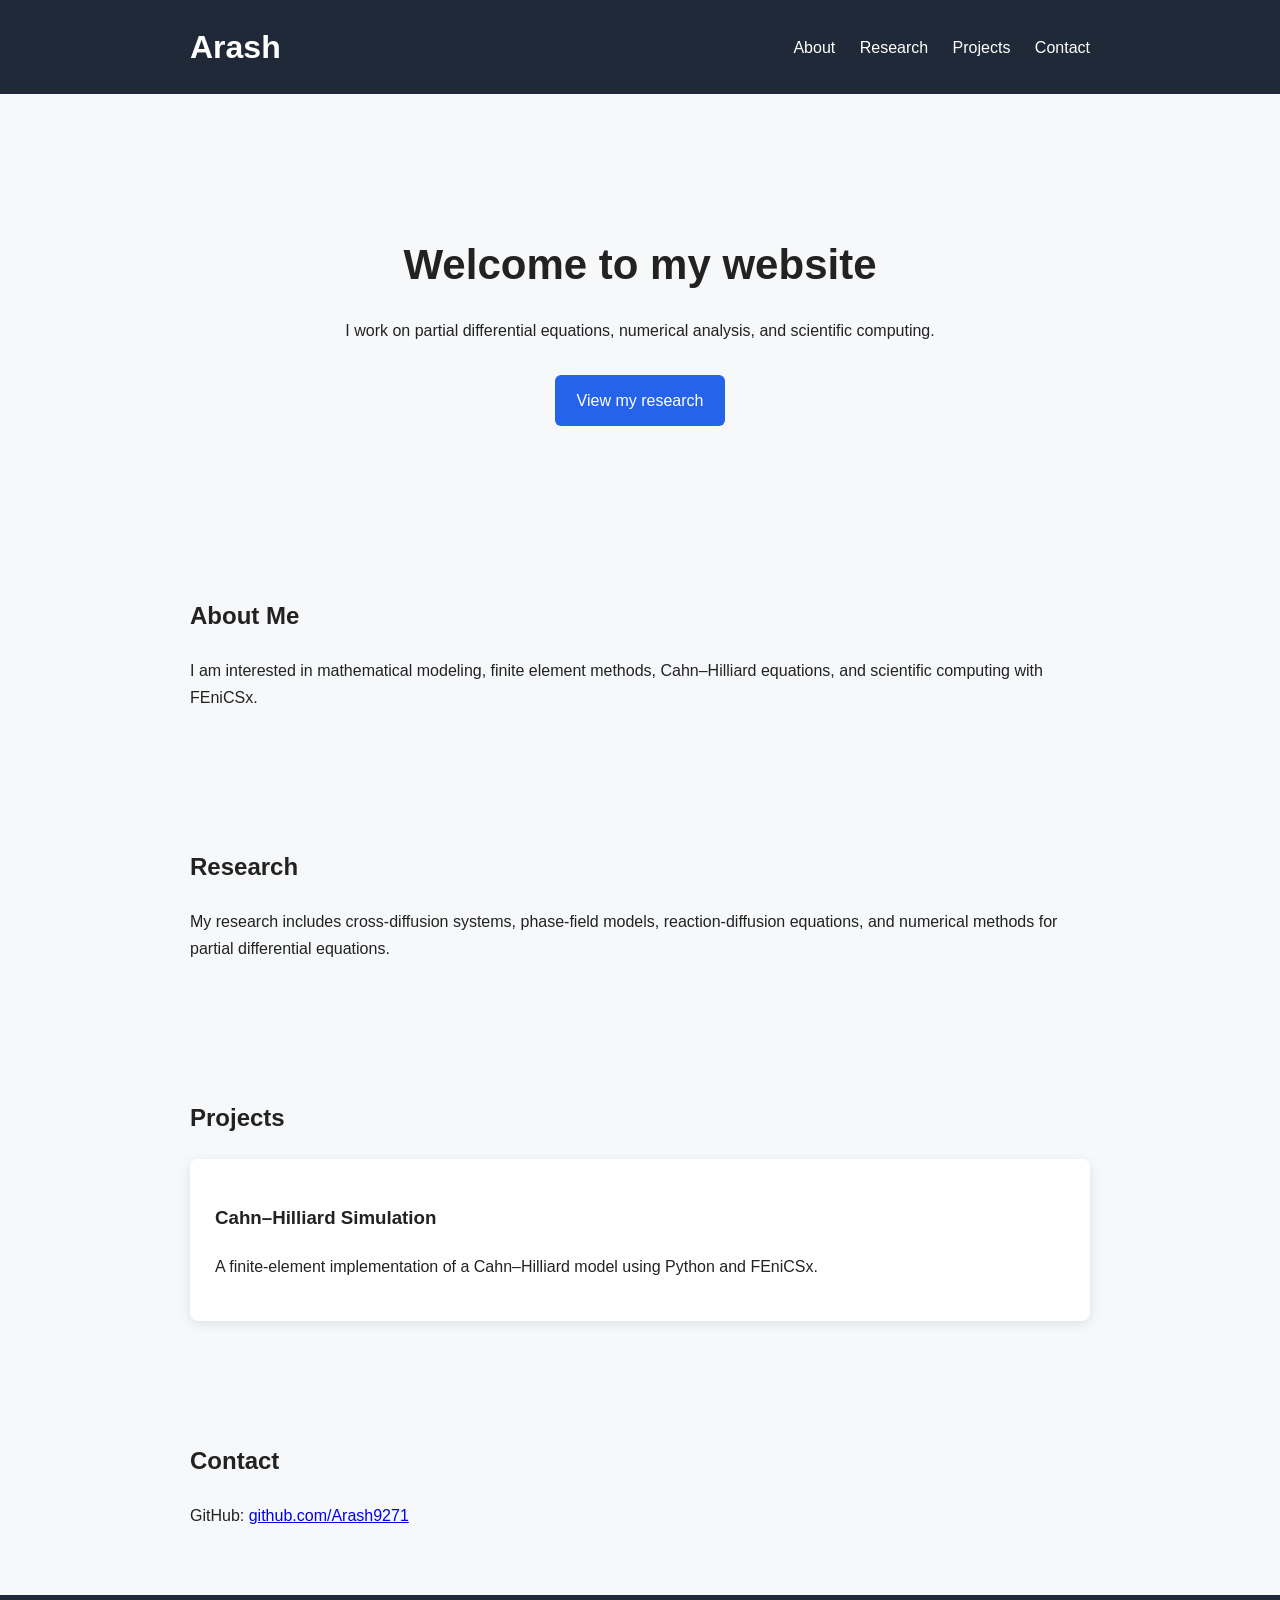
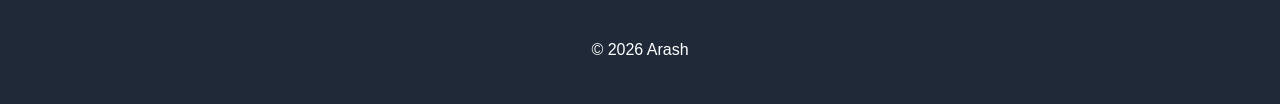
==== index.html @ f6ced50b "Create" ====
<!DOCTYPE html>
<html lang="en">
<head>
    <meta charset="UTF-8">

    <meta
        name="viewport"
        content="width=device-width, initial-scale=1.0"
    >

    <title>Arash | Personal Website</title>

    <link rel="stylesheet" href="style.css">
</head>

<body>
    <header>
        <div class="container">
            <h1>Arash</h1>

            <nav>
                <a href="#about">About</a>
                <a href="#research">Research</a>
                <a href="#projects">Projects</a>
                <a href="#contact">Contact</a>
            </nav>
        </div>
    </header>

    <main class="container">
        <section class="hero">
            <h2>Welcome to my website</h2>

            <p>
                I work on partial differential equations,
                numerical analysis, and scientific computing.
            </p>

            <a class="button" href="#research">
                View my research
            </a>
        </section>

        <section id="about">
            <h2>About Me</h2>

            <p>
                I am interested in mathematical modeling,
                finite element methods, Cahn–Hilliard equations,
                and scientific computing with FEniCSx.
            </p>
        </section>

        <section id="research">
            <h2>Research</h2>

            <p>
                My research includes cross-diffusion systems,
                phase-field models, reaction-diffusion equations,
                and numerical methods for partial differential equations.
            </p>
        </section>

        <section id="projects">
            <h2>Projects</h2>

            <article class="card">
                <h3>Cahn–Hilliard Simulation</h3>

                <p>
                    A finite-element implementation of a Cahn–Hilliard
                    model using Python and FEniCSx.
                </p>
            </article>
        </section>

        <section id="contact">
            <h2>Contact</h2>

            <p>
                GitHub:
                <a href="https://github.com/Arash9271">
                    github.com/Arash9271
                </a>
            </p>
        </section>
    </main>

    <footer>
        <p>© 2026 Arash</p>
    </footer>

    <script src="script.js"></script>
</body>
</html>
---- style.css ----
* {
    box-sizing: border-box;
}

html {
    scroll-behavior: smooth;
}

body {
    margin: 0;
    font-family: Arial, Helvetica, sans-serif;
    line-height: 1.7;
    color: #222;
    background-color: #f7f8fa;
}

.container {
    width: min(900px, 90%);
    margin: 0 auto;
}

header {
    padding: 20px 0;
    color: white;
    background-color: #1f2937;
}

header .container {
    display: flex;
    align-items: center;
    justify-content: space-between;
}

header h1 {
    margin: 0;
}

nav a {
    margin-left: 20px;
    color: white;
    text-decoration: none;
}

nav a:hover {
    text-decoration: underline;
}

.hero {
    padding: 100px 0;
    text-align: center;
}

.hero h2 {
    margin-bottom: 15px;
    font-size: 42px;
}

.button {
    display: inline-block;
    margin-top: 15px;
    padding: 12px 22px;
    color: white;
    text-decoration: none;
    border-radius: 6px;
    background-color: #2563eb;
}

section {
    padding: 50px 0;
}

.card {
    padding: 25px;
    border-radius: 8px;
    background-color: white;
    box-shadow: 0 3px 12px rgb(0 0 0 / 10%);
}

footer {
    padding: 25px;
    color: white;
    text-align: center;
    background-color: #1f2937;
}

@media (max-width: 650px) {
    header .container {
        flex-direction: column;
    }

    nav {
        margin-top: 15px;
    }

    nav a {
        margin: 0 8px;
    }

    .hero h2 {
        font-size: 32px;
    }
}
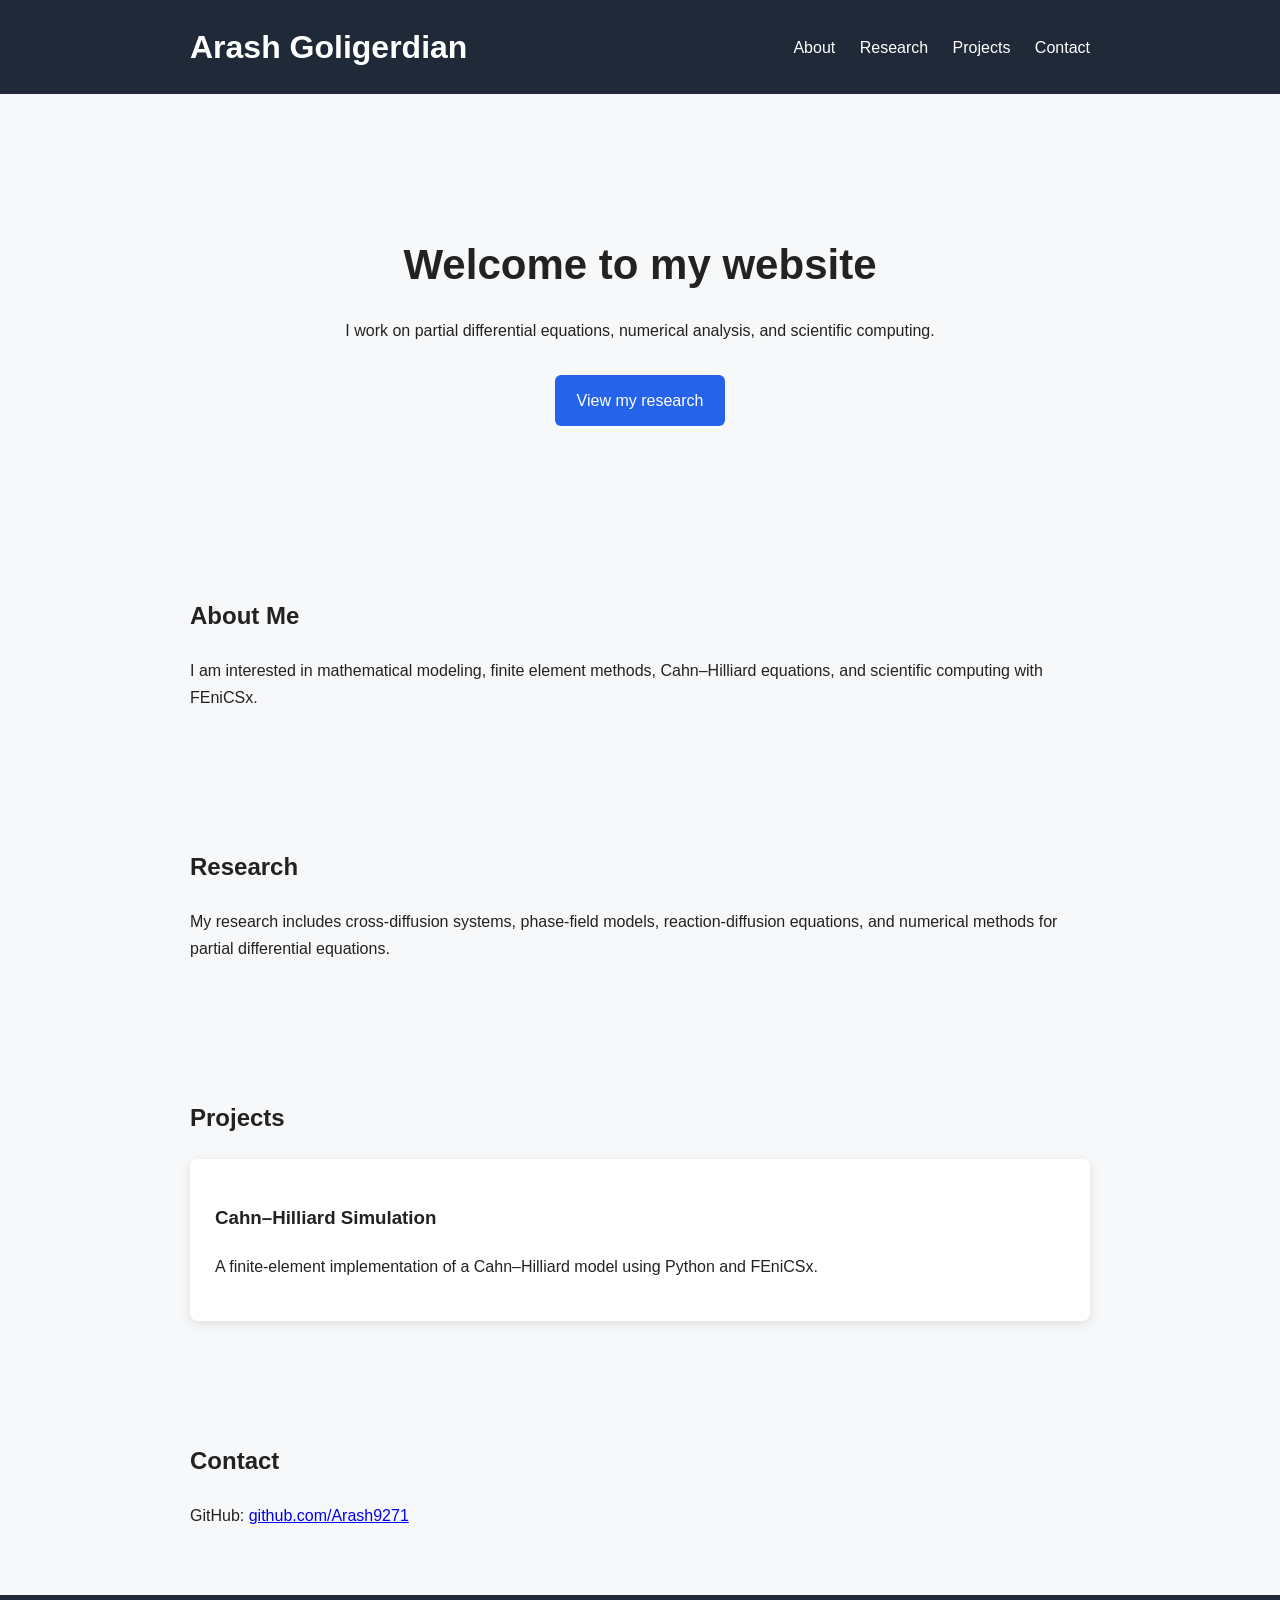
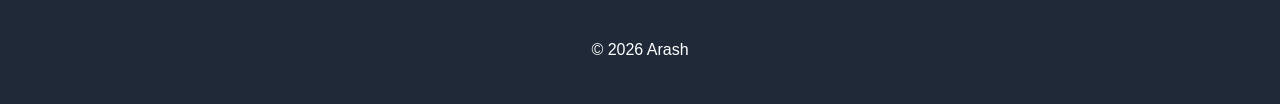
==== commit b4ac5dc9: "Update" ====
--- a/index.html
+++ b/index.html
@@ -8,7 +8,7 @@
         content="width=device-width, initial-scale=1.0"
     >
 
-    <title>Arash | Personal Website</title>
+    <title>Arash Goligerdian  | Personal Website</title>
 
     <link rel="stylesheet" href="style.css">
 </head>
@@ -16,7 +16,7 @@
 <body>
     <header>
         <div class="container">
-            <h1>Arash</h1>
+            <h1>Arash Goligerdian</h1>
 
             <nav>
                 <a href="#about">About</a>
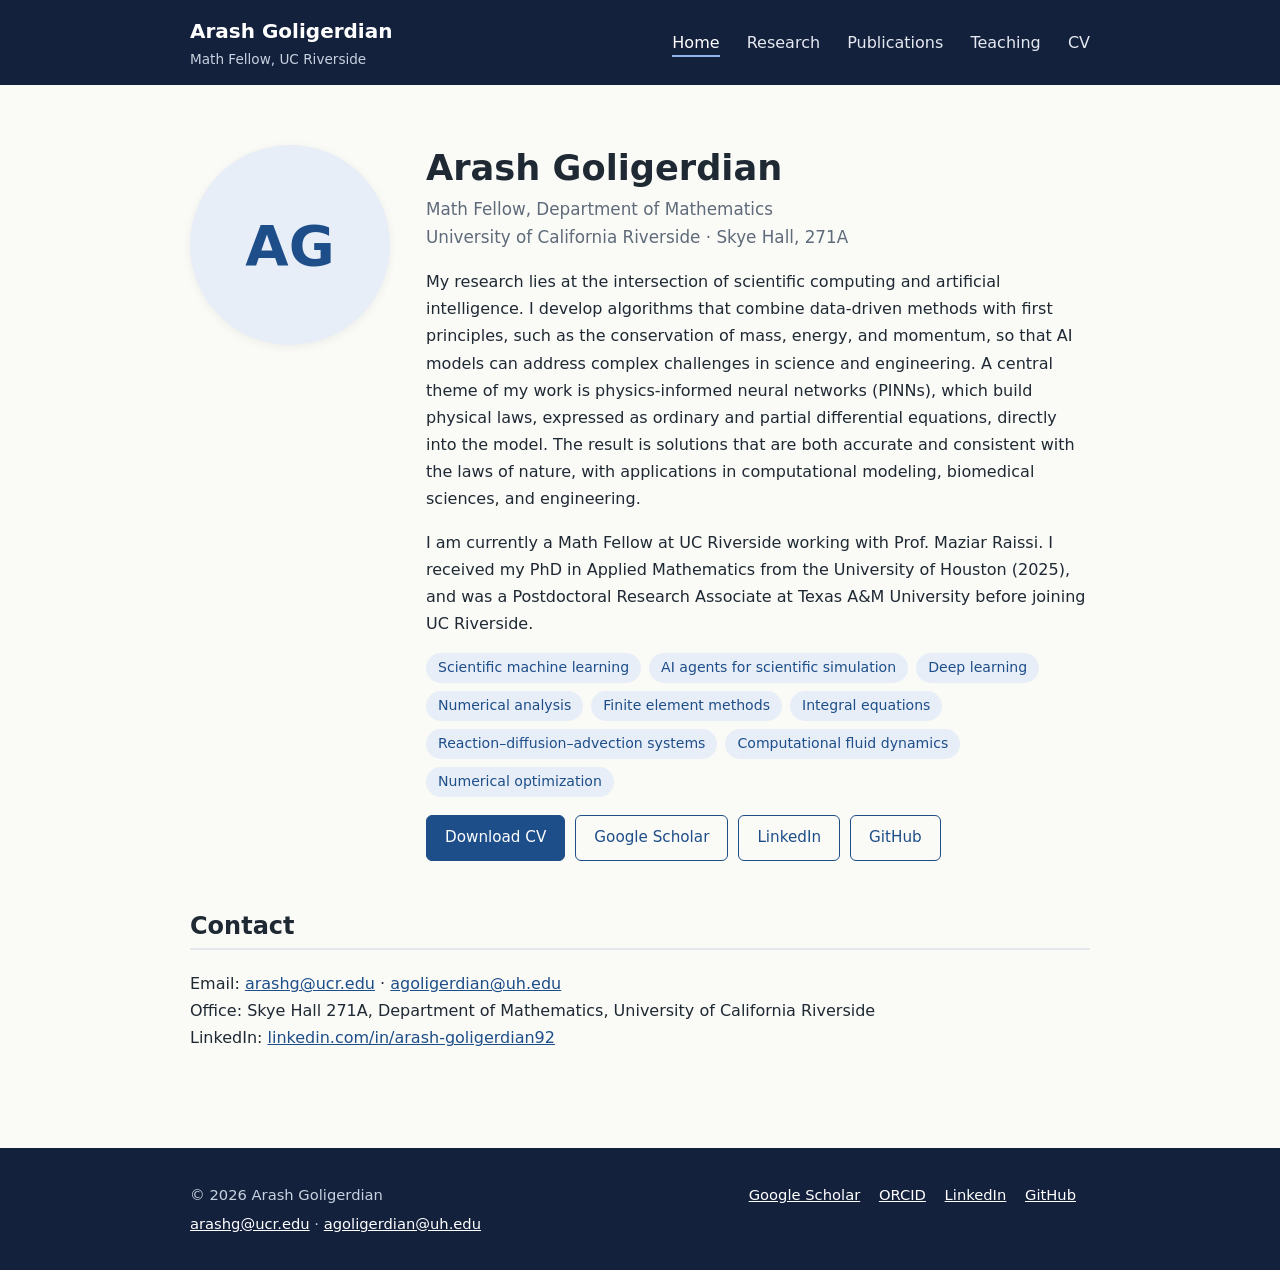
==== commit a4257965: "Build multi-page academic website from CV Co-authored-by: Cursor <cursoragent@cursor.com>" ====
--- a/index.html
+++ b/index.html
@@ -2,94 +2,113 @@
 <html lang="en">
 <head>
     <meta charset="UTF-8">
-
-    <meta
-        name="viewport"
-        content="width=device-width, initial-scale=1.0"
-    >
-
-    <title>Arash Goligerdian  | Personal Website</title>
-
+    <meta name="viewport" content="width=device-width, initial-scale=1.0">
+    <meta name="description" content="Arash Goligerdian, Math Fellow at the University of California Riverside. Scientific machine learning, numerical analysis, and PDEs.">
+    <title>Arash Goligerdian | Home</title>
     <link rel="stylesheet" href="style.css">
 </head>
 
 <body>
-    <header>
+    <header class="site-header">
         <div class="container">
-            <h1>Arash Goligerdian</h1>
-
-            <nav>
-                <a href="#about">About</a>
-                <a href="#research">Research</a>
-                <a href="#projects">Projects</a>
-                <a href="#contact">Contact</a>
+            <a class="brand" href="index.html">
+                <span class="brand-name">Arash Goligerdian</span>
+                <span class="brand-title">Math Fellow, UC Riverside</span>
+            </a>
+            <button class="nav-toggle" aria-label="Toggle navigation" aria-expanded="false">&#9776;</button>
+            <nav class="site-nav">
+                <a href="index.html" class="active">Home</a>
+                <a href="research.html">Research</a>
+                <a href="publications.html">Publications</a>
+                <a href="teaching.html">Teaching</a>
+                <a href="cv.html">CV</a>
             </nav>
         </div>
     </header>
 
     <main class="container">
-        <section class="hero">
-            <h2>Welcome to my website</h2>
+        <section class="profile">
+            <div class="avatar">
+                <span>AG</span>
+                <img src="assets/profile.jpg" alt="Photo of Arash Goligerdian" onerror="this.remove()">
+            </div>
 
-            <p>
-                I work on partial differential equations,
-                numerical analysis, and scientific computing.
-            </p>
+            <div>
+                <h1>Arash Goligerdian</h1>
+                <p class="role">
+                    Math Fellow, Department of Mathematics<br>
+                    University of California Riverside &middot; Skye Hall, 271A
+                </p>
 
-            <a class="button" href="#research">
-                View my research
-            </a>
+                <p>
+                    My research lies at the intersection of scientific computing and artificial
+                    intelligence. I develop algorithms that combine data-driven methods with first
+                    principles, such as the conservation of mass, energy, and momentum, so that AI
+                    models can address complex challenges in science and engineering. A central theme
+                    of my work is physics-informed neural networks (PINNs), which build physical laws,
+                    expressed as ordinary and partial differential equations, directly into the model.
+                    The result is solutions that are both accurate and consistent with the laws of
+                    nature, with applications in computational modeling, biomedical sciences, and
+                    engineering.
+                </p>
+
+                <p>
+                    I am currently a Math Fellow at UC Riverside working with
+                    Prof. Maziar Raissi. I received my PhD in Applied Mathematics from the
+                    University of Houston (2025), and was a Postdoctoral Research Associate at
+                    Texas A&amp;M University before joining UC Riverside.
+                </p>
+
+                <ul class="tags">
+                    <li>Scientific machine learning</li>
+                    <li>AI agents for scientific simulation</li>
+                    <li>Deep learning</li>
+                    <li>Numerical analysis</li>
+                    <li>Finite element methods</li>
+                    <li>Integral equations</li>
+                    <li>Reaction&ndash;diffusion&ndash;advection systems</li>
+                    <li>Computational fluid dynamics</li>
+                    <li>Numerical optimization</li>
+                </ul>
+
+                <div class="button-row">
+                    <a class="button" href="assets/CV.pdf" download>Download CV</a>
+                    <a class="button secondary" href="https://scholar.google.com/citations?user=TBSyoFEAAAAJ" target="_blank" rel="noopener">Google Scholar</a>
+                    <a class="button secondary" href="https://linkedin.com/in/arash-goligerdian92" target="_blank" rel="noopener">LinkedIn</a>
+                    <a class="button secondary" href="https://github.com/Arash9271" target="_blank" rel="noopener">GitHub</a>
+                </div>
+            </div>
         </section>
 
-        <section id="about">
-            <h2>About Me</h2>
-
+        <section>
+            <h2 class="section-title">Contact</h2>
             <p>
-                I am interested in mathematical modeling,
-                finite element methods, Cahn–Hilliard equations,
-                and scientific computing with FEniCSx.
-            </p>
-        </section>
-
-        <section id="research">
-            <h2>Research</h2>
-
-            <p>
-                My research includes cross-diffusion systems,
-                phase-field models, reaction-diffusion equations,
-                and numerical methods for partial differential equations.
-            </p>
-        </section>
-
-        <section id="projects">
-            <h2>Projects</h2>
-
-            <article class="card">
-                <h3>Cahn–Hilliard Simulation</h3>
-
-                <p>
-                    A finite-element implementation of a Cahn–Hilliard
-                    model using Python and FEniCSx.
-                </p>
-            </article>
-        </section>
-
-        <section id="contact">
-            <h2>Contact</h2>
-
-            <p>
-                GitHub:
-                <a href="https://github.com/Arash9271">
-                    github.com/Arash9271
-                </a>
+                Email: <a href="mailto:arashg@ucr.edu">arashg@ucr.edu</a>
+                &middot; <a href="mailto:agoligerdian@uh.edu">agoligerdian@uh.edu</a><br>
+                Office: Skye Hall 271A, Department of Mathematics, University of California Riverside<br>
+                LinkedIn: <a href="https://linkedin.com/in/arash-goligerdian92" target="_blank" rel="noopener">linkedin.com/in/arash-goligerdian92</a>
             </p>
         </section>
     </main>
 
-    <footer>
-        <p>© 2026 Arash</p>
+    <footer class="site-footer">
+        <div class="container">
+            <div>
+                <p>&copy; <span class="year">2026</span> Arash Goligerdian</p>
+                <p>
+                    <a href="mailto:arashg@ucr.edu">arashg@ucr.edu</a> &middot;
+                    <a href="mailto:agoligerdian@uh.edu">agoligerdian@uh.edu</a>
+                </p>
+            </div>
+            <p class="profile-links">
+                <a href="https://scholar.google.com/citations?user=TBSyoFEAAAAJ" target="_blank" rel="noopener">Google Scholar</a>
+                <a href="https://orcid.org/0000-0002-1804-3661" target="_blank" rel="noopener">ORCID</a>
+                <a href="https://linkedin.com/in/arash-goligerdian92" target="_blank" rel="noopener">LinkedIn</a>
+                <a href="https://github.com/Arash9271" target="_blank" rel="noopener">GitHub</a>
+            </p>
+        </div>
     </footer>
 
     <script src="script.js"></script>
 </body>
-</html>+</html>
--- a/style.css
+++ b/style.css
@@ -1,3 +1,16 @@
+:root {
+    --bg: #fafaf7;
+    --surface: #ffffff;
+    --text: #1f2933;
+    --muted: #5f6b7a;
+    --border: #e4e7eb;
+    --accent: #1d4e89;
+    --accent-soft: #e8eef7;
+    --header-bg: #14213d;
+    --radius: 10px;
+    --shadow: 0 2px 10px rgb(0 0 0 / 6%);
+}
+
 * {
     box-sizing: border-box;
 }
@@ -8,10 +21,22 @@
 
 body {
     margin: 0;
-    font-family: Arial, Helvetica, sans-serif;
+    font-family: system-ui, -apple-system, "Segoe UI", Roboto, "Helvetica Neue", Arial, sans-serif;
     line-height: 1.7;
-    color: #222;
-    background-color: #f7f8fa;
+    color: var(--text);
+    background-color: var(--bg);
+}
+
+a {
+    color: var(--accent);
+}
+
+a:hover {
+    text-decoration-thickness: 2px;
+}
+
+h1, h2, h3 {
+    line-height: 1.3;
 }
 
 .container {
@@ -19,84 +44,388 @@
     margin: 0 auto;
 }
 
-header {
-    padding: 20px 0;
-    color: white;
-    background-color: #1f2937;
-}
-
-header .container {
+/* Header */
+
+.site-header {
+    position: sticky;
+    top: 0;
+    z-index: 10;
+    color: white;
+    background-color: var(--header-bg);
+}
+
+.site-header .container {
     display: flex;
     align-items: center;
     justify-content: space-between;
-}
-
-header h1 {
+    padding: 14px 0;
+}
+
+.brand {
+    color: white;
+    text-decoration: none;
+}
+
+.brand-name {
+    display: block;
+    font-size: 1.25rem;
+    font-weight: 700;
+}
+
+.brand-title {
+    display: block;
+    font-size: 0.85rem;
+    color: #c7d2e0;
+}
+
+.site-nav a {
+    margin-left: 22px;
+    color: #e5e9f0;
+    text-decoration: none;
+    padding-bottom: 3px;
+    border-bottom: 2px solid transparent;
+}
+
+.site-nav a:hover,
+.site-nav a.active {
+    color: white;
+    border-bottom-color: #8fb3e8;
+}
+
+.nav-toggle {
+    display: none;
+    padding: 6px 10px;
+    font-size: 1.4rem;
+    line-height: 1;
+    color: white;
+    cursor: pointer;
+    background: none;
+    border: 1px solid rgb(255 255 255 / 35%);
+    border-radius: 6px;
+}
+
+/* Layout */
+
+main {
+    padding: 40px 0 60px;
+}
+
+section {
+    padding: 20px 0;
+}
+
+.page-title {
+    margin: 10px 0 5px;
+    font-size: 2rem;
+}
+
+.page-intro {
+    margin-top: 0;
+    color: var(--muted);
+}
+
+h2.section-title {
+    padding-bottom: 6px;
+    margin-top: 10px;
+    border-bottom: 2px solid var(--border);
+}
+
+/* Home */
+
+.profile {
+    display: grid;
+    grid-template-columns: 200px 1fr;
+    gap: 36px;
+    align-items: start;
+}
+
+.avatar {
+    position: relative;
+    display: flex;
+    align-items: center;
+    justify-content: center;
+    width: 200px;
+    height: 200px;
+    overflow: hidden;
+    font-size: 3.5rem;
+    font-weight: 700;
+    color: var(--accent);
+    border-radius: 50%;
+    background-color: var(--accent-soft);
+    box-shadow: var(--shadow);
+}
+
+.avatar img {
+    position: absolute;
+    inset: 0;
+    width: 100%;
+    height: 100%;
+    object-fit: cover;
+}
+
+.profile h1 {
     margin: 0;
-}
-
-nav a {
-    margin-left: 20px;
-    color: white;
-    text-decoration: none;
-}
-
-nav a:hover {
-    text-decoration: underline;
-}
-
-.hero {
-    padding: 100px 0;
-    text-align: center;
-}
-
-.hero h2 {
-    margin-bottom: 15px;
-    font-size: 42px;
+    font-size: 2.2rem;
+}
+
+.profile .role {
+    margin: 4px 0 14px;
+    font-size: 1.05rem;
+    color: var(--muted);
+}
+
+.tags {
+    display: flex;
+    flex-wrap: wrap;
+    gap: 8px;
+    padding: 0;
+    list-style: none;
+}
+
+.tags li {
+    padding: 3px 12px;
+    font-size: 0.88rem;
+    color: var(--accent);
+    border-radius: 999px;
+    background-color: var(--accent-soft);
+}
+
+.button-row {
+    display: flex;
+    flex-wrap: wrap;
+    gap: 10px;
+    margin-top: 18px;
 }
 
 .button {
     display: inline-block;
-    margin-top: 15px;
-    padding: 12px 22px;
+    padding: 9px 18px;
+    font-size: 0.95rem;
     color: white;
     text-decoration: none;
+    border: 1px solid var(--accent);
     border-radius: 6px;
-    background-color: #2563eb;
-}
-
-section {
-    padding: 50px 0;
+    background-color: var(--accent);
+}
+
+.button.secondary {
+    color: var(--accent);
+    background-color: transparent;
+}
+
+.button:hover {
+    opacity: 0.88;
+}
+
+/* Cards */
+
+.cards {
+    display: grid;
+    gap: 18px;
 }
 
 .card {
-    padding: 25px;
-    border-radius: 8px;
-    background-color: white;
-    box-shadow: 0 3px 12px rgb(0 0 0 / 10%);
-}
-
-footer {
-    padding: 25px;
-    color: white;
-    text-align: center;
-    background-color: #1f2937;
-}
-
-@media (max-width: 650px) {
-    header .container {
+    padding: 22px 26px;
+    border: 1px solid var(--border);
+    border-radius: var(--radius);
+    background-color: var(--surface);
+    box-shadow: var(--shadow);
+}
+
+.card h3 {
+    margin: 0 0 6px;
+}
+
+.card p {
+    margin: 6px 0;
+}
+
+.meta {
+    font-size: 0.92rem;
+    color: var(--muted);
+}
+
+/* Publications */
+
+.pub-list {
+    padding-left: 1.6em;
+}
+
+.pub-list li {
+    margin-bottom: 16px;
+}
+
+.pub-title {
+    font-weight: 600;
+}
+
+.pub-authors,
+.pub-venue {
+    display: block;
+}
+
+.pub-venue {
+    font-style: italic;
+    color: var(--muted);
+}
+
+.badge {
+    display: inline-block;
+    padding: 0 8px;
+    margin-left: 6px;
+    font-size: 0.78rem;
+    font-style: normal;
+    font-weight: 600;
+    color: var(--accent);
+    border: 1px solid var(--accent);
+    border-radius: 4px;
+}
+
+/* Teaching */
+
+.course h3 {
+    margin-bottom: 2px;
+}
+
+.course ul {
+    padding-left: 1.2em;
+    margin: 8px 0 0;
+}
+
+/* Timeline (CV) */
+
+.timeline {
+    padding: 0;
+    margin: 0;
+    list-style: none;
+}
+
+.timeline > li {
+    position: relative;
+    display: grid;
+    grid-template-columns: 130px 1fr;
+    gap: 18px;
+    padding: 12px 0;
+    border-bottom: 1px solid var(--border);
+}
+
+.timeline .when {
+    font-weight: 600;
+    color: var(--muted);
+}
+
+.timeline h3 {
+    margin: 0;
+    font-size: 1.05rem;
+}
+
+.timeline p {
+    margin: 4px 0;
+}
+
+.pdf-frame {
+    width: 100%;
+    height: 80vh;
+    border: 1px solid var(--border);
+    border-radius: var(--radius);
+}
+
+.skill-table {
+    width: 100%;
+    border-collapse: collapse;
+}
+
+.skill-table th,
+.skill-table td {
+    padding: 10px 8px;
+    text-align: left;
+    vertical-align: top;
+    border-bottom: 1px solid var(--border);
+}
+
+.skill-table th {
+    width: 160px;
+    color: var(--muted);
+}
+
+/* Footer */
+
+.site-footer {
+    padding: 30px 0;
+    font-size: 0.92rem;
+    color: #c7d2e0;
+    background-color: var(--header-bg);
+}
+
+.site-footer .container {
+    display: flex;
+    flex-wrap: wrap;
+    gap: 20px;
+    justify-content: space-between;
+}
+
+.site-footer a {
+    color: white;
+}
+
+.site-footer p {
+    margin: 4px 0;
+}
+
+.profile-links a {
+    margin-right: 14px;
+}
+
+/* Responsive */
+
+@media (max-width: 720px) {
+    .nav-toggle {
+        display: block;
+    }
+
+    .site-header .container {
+        flex-wrap: wrap;
+    }
+
+    .site-nav {
+        display: none;
         flex-direction: column;
-    }
-
-    nav {
-        margin-top: 15px;
-    }
-
-    nav a {
-        margin: 0 8px;
-    }
-
-    .hero h2 {
-        font-size: 32px;
-    }
-}+        width: 100%;
+        padding-top: 10px;
+    }
+
+    .site-nav.open {
+        display: flex;
+    }
+
+    .site-nav a {
+        padding: 8px 0;
+        margin: 0;
+        border-bottom: 1px solid rgb(255 255 255 / 10%);
+    }
+
+    .profile {
+        grid-template-columns: 1fr;
+        justify-items: center;
+        text-align: center;
+    }
+
+    .profile .tags,
+    .profile .button-row {
+        justify-content: center;
+    }
+
+    .avatar {
+        width: 160px;
+        height: 160px;
+    }
+
+    .timeline > li {
+        grid-template-columns: 1fr;
+        gap: 2px;
+    }
+
+    .skill-table th {
+        width: 110px;
+    }
+}
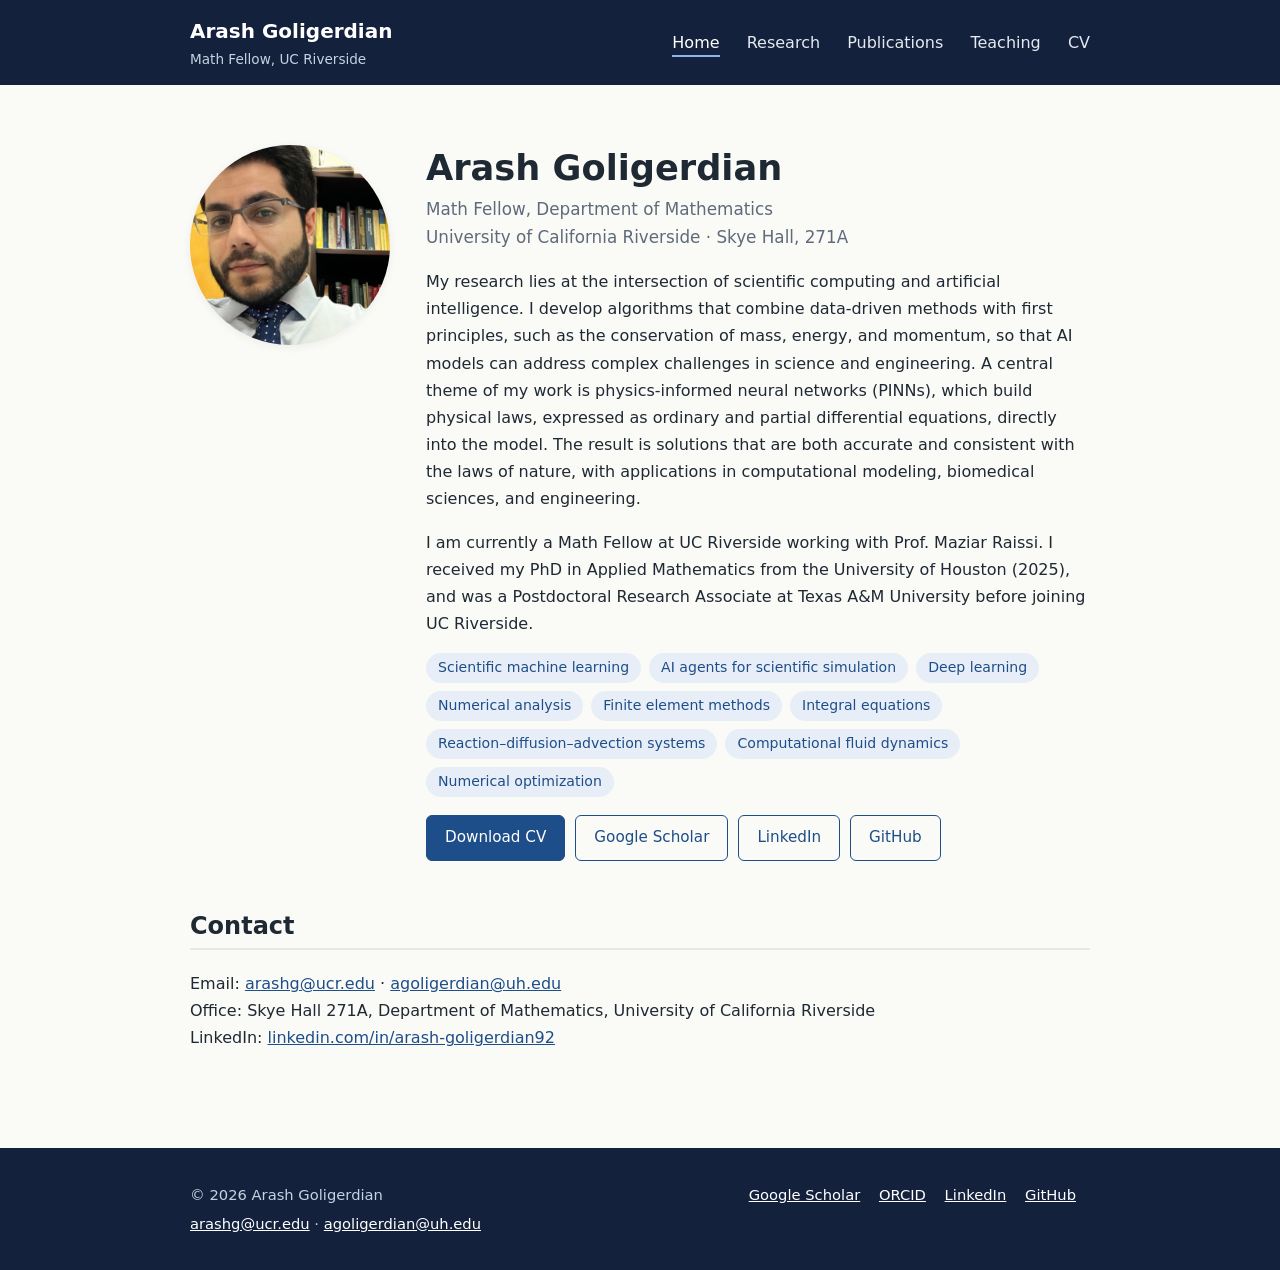
==== commit 4a5f99c2: "Add Google Search Console verification Co-authored-by: Cursor <cursoragent@cursor.com>" ====
--- a/index.html
+++ b/index.html
@@ -4,6 +4,7 @@
     <meta charset="UTF-8">
     <meta name="viewport" content="width=device-width, initial-scale=1.0">
     <meta name="description" content="Arash Goligerdian, Math Fellow at the University of California Riverside. Scientific machine learning, numerical analysis, and PDEs.">
+    <meta name="google-site-verification" content="7xwDmobFSk5U7NCOb_uuTSpjdRtZ6t5axA5ZnXJawcI" />
     <title>Arash Goligerdian | Home</title>
     <link rel="stylesheet" href="style.css">
 </head>
--- a/style.css
+++ b/style.css
@@ -161,6 +161,9 @@
     width: 100%;
     height: 100%;
     object-fit: cover;
+    object-position: 50% 20%;
+    transform: scale(1.5);
+    transform-origin: 30% 30%;
 }
 
 .profile h1 {
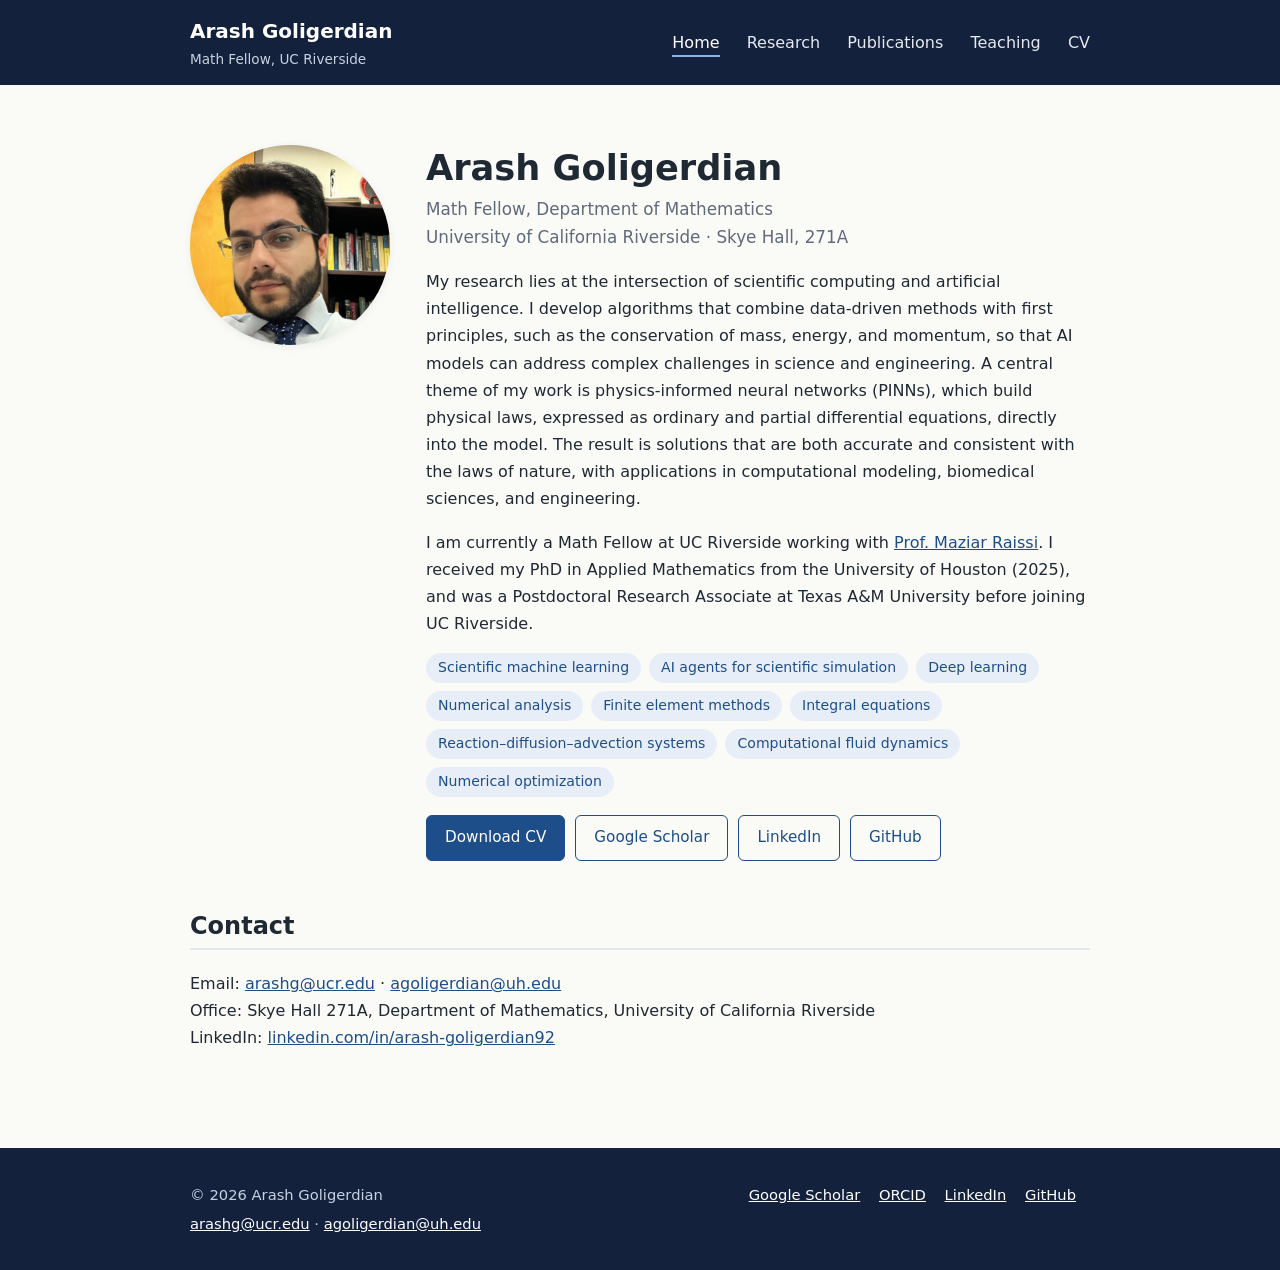
==== commit 8fae5d7f: "Link Maziar Raissi's homepage Co-authored-by: Cursor <cursoragent@cursor.com>" ====
--- a/index.html
+++ b/index.html
@@ -55,7 +55,7 @@
 
                 <p>
                     I am currently a Math Fellow at UC Riverside working with
-                    Prof. Maziar Raissi. I received my PhD in Applied Mathematics from the
+                    <a href="https://maziarraissi.github.io/" target="_blank" rel="noopener">Prof. Maziar Raissi</a>. I received my PhD in Applied Mathematics from the
                     University of Houston (2025), and was a Postdoctoral Research Associate at
                     Texas A&amp;M University before joining UC Riverside.
                 </p>
--- a/style.css
+++ b/style.css
@@ -161,9 +161,6 @@
     width: 100%;
     height: 100%;
     object-fit: cover;
-    object-position: 50% 20%;
-    transform: scale(1.5);
-    transform-origin: 30% 30%;
 }
 
 .profile h1 {
